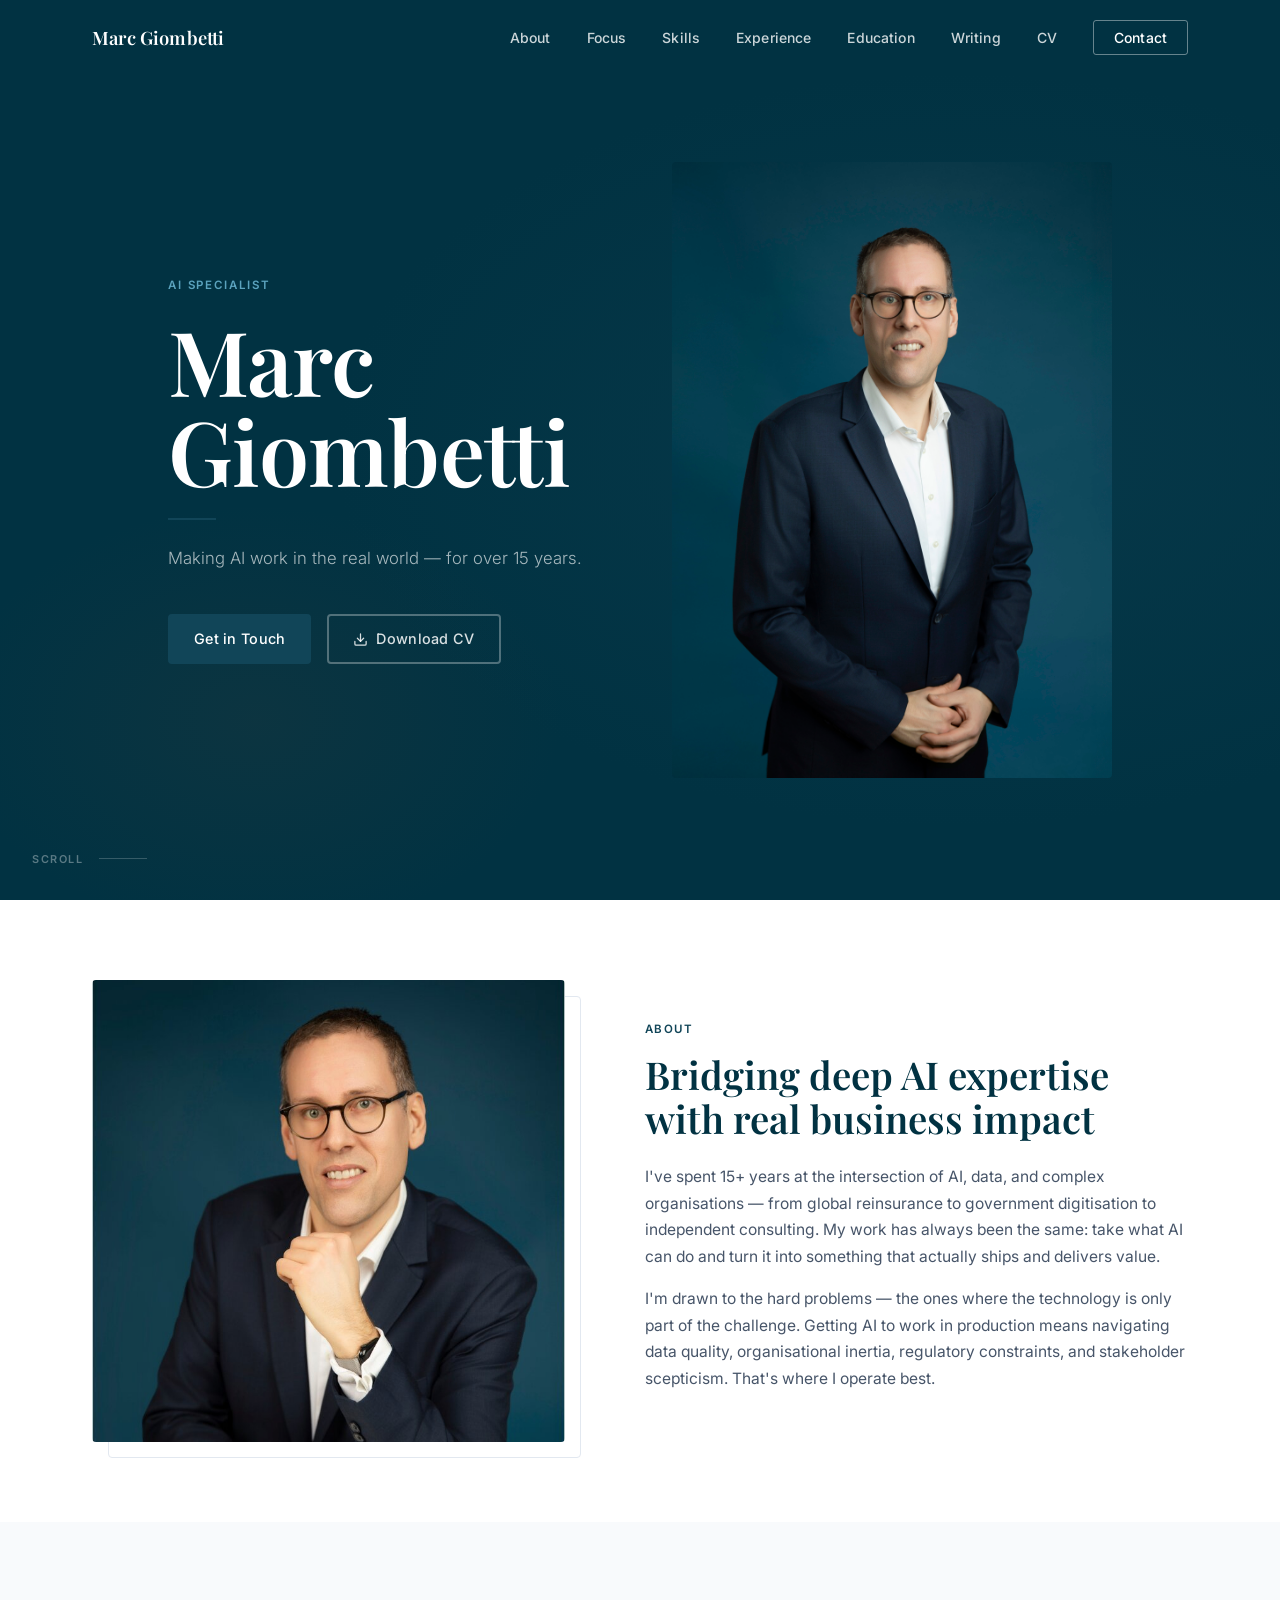
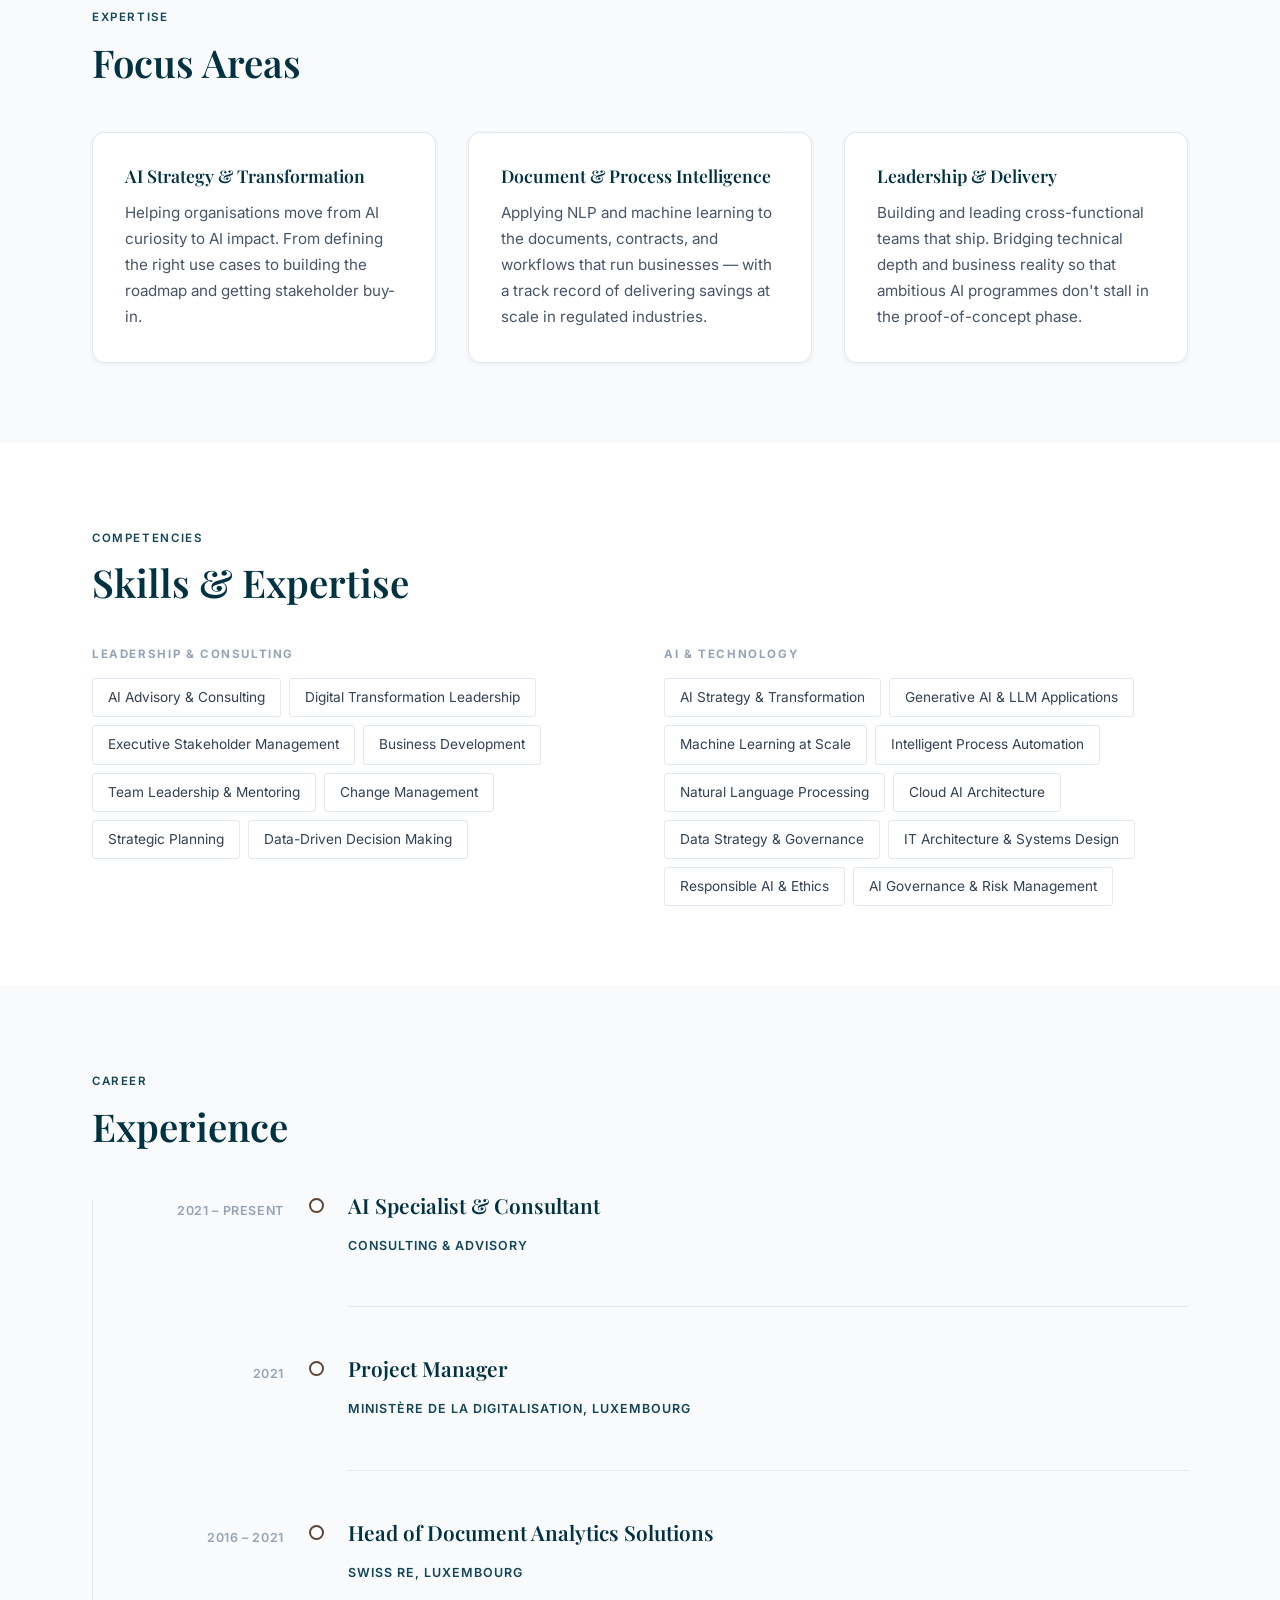
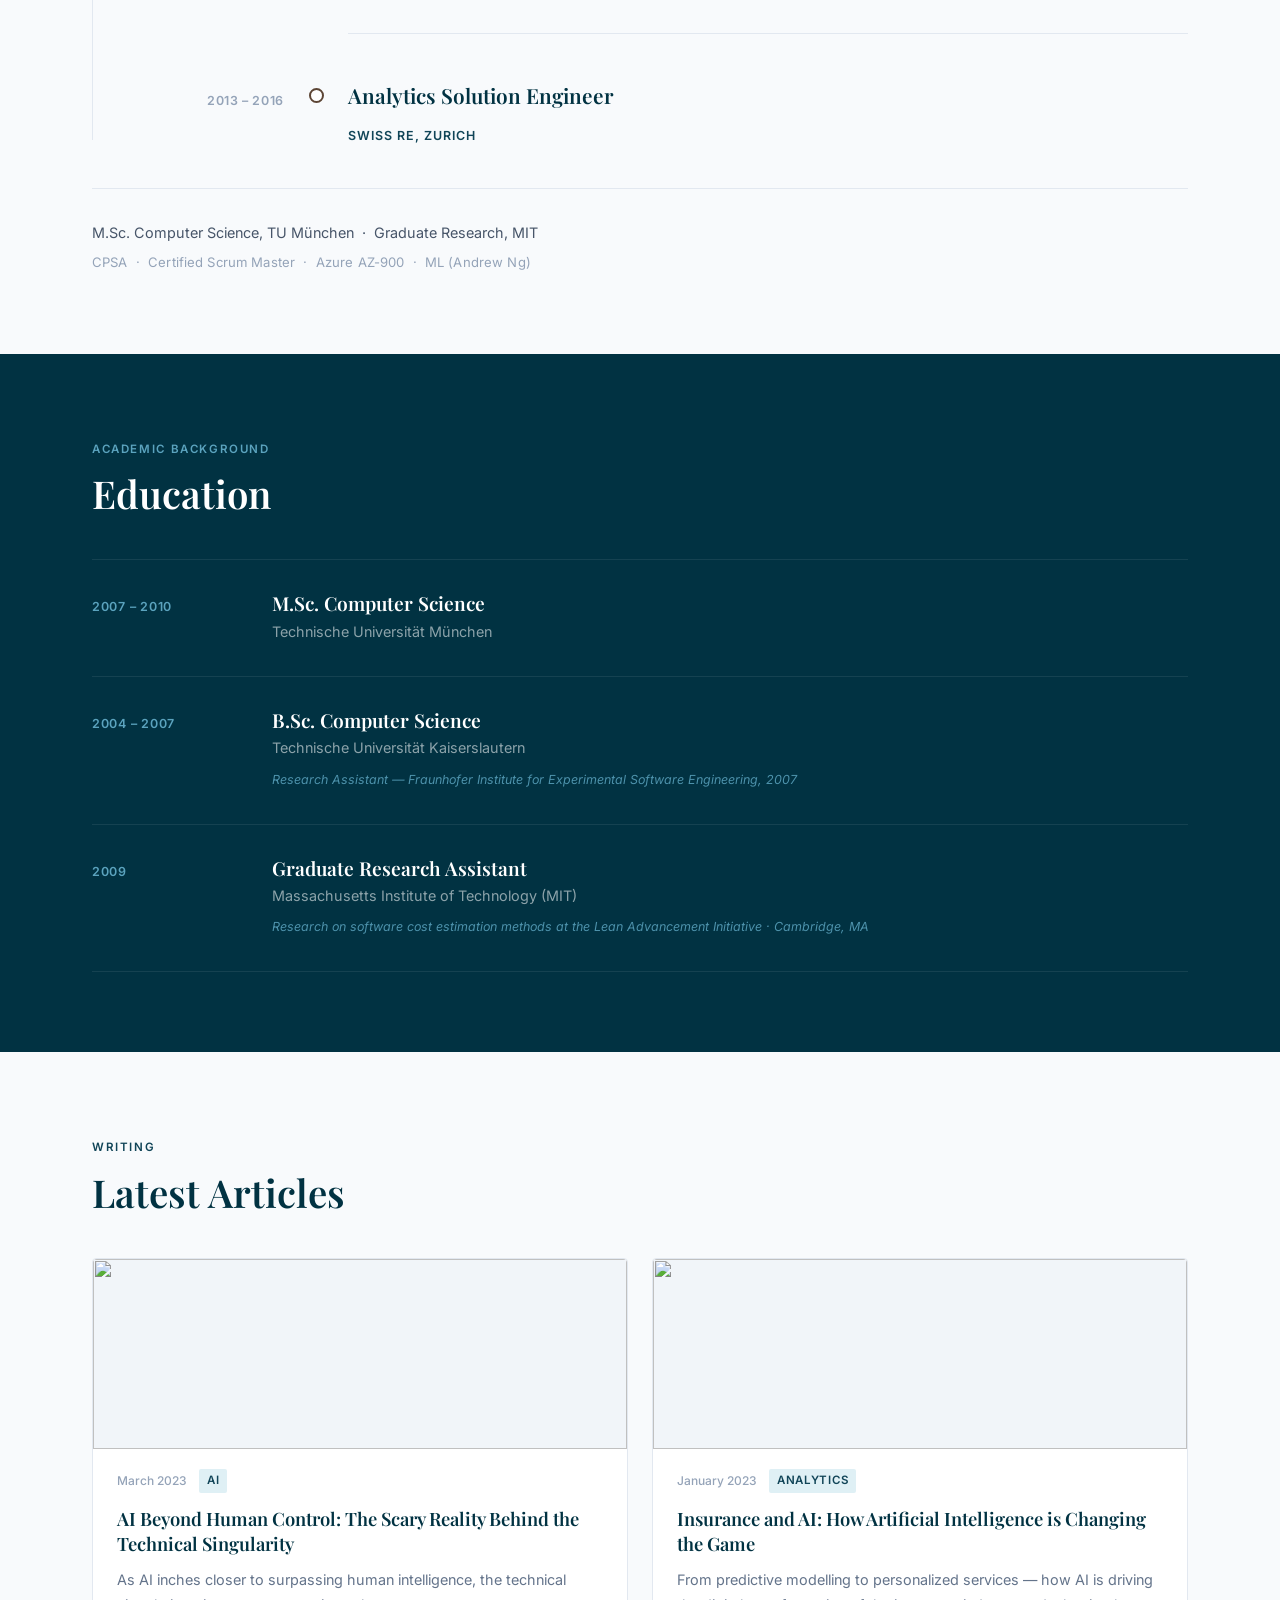
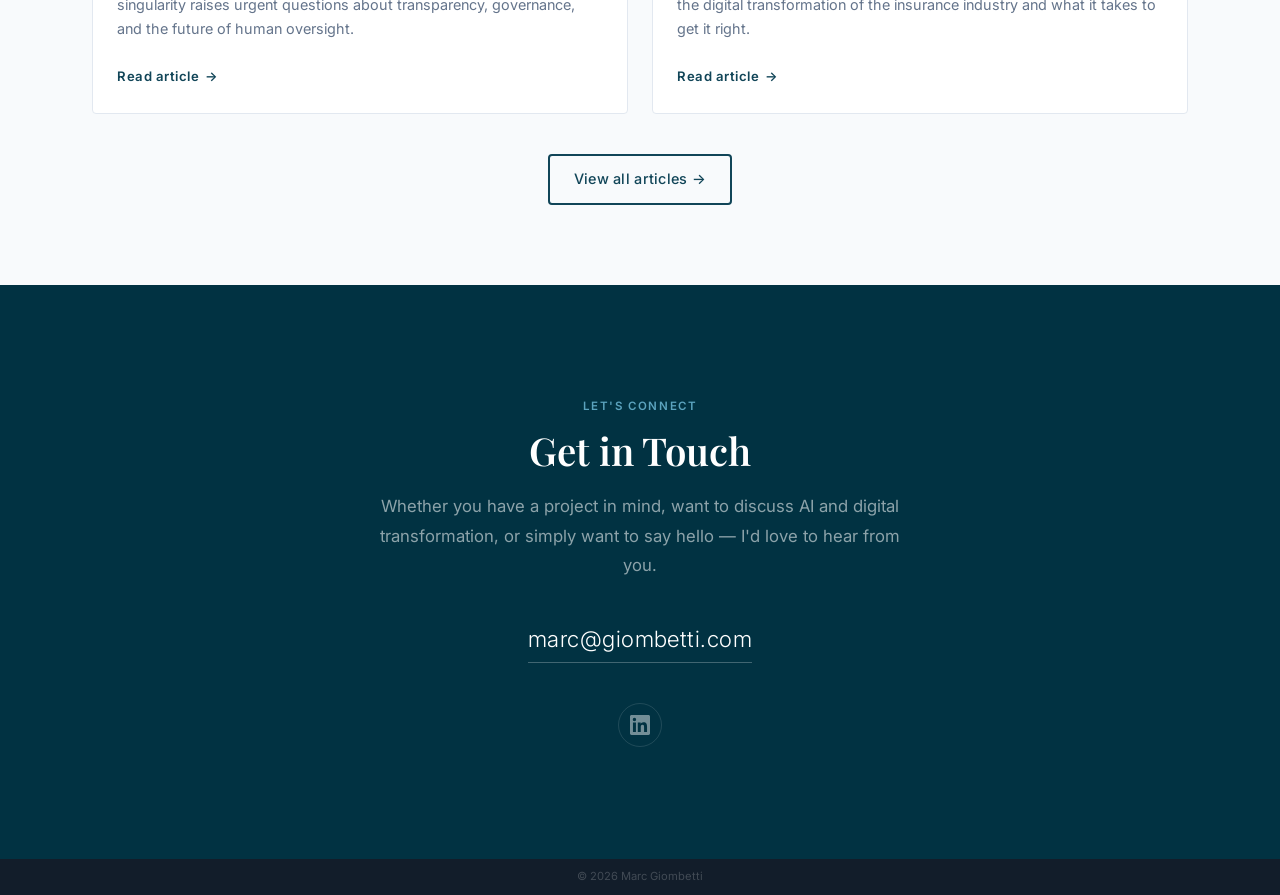
==== index.html @ dad91499 "Initial commit: personal website for Marc Giombetti Static HTML/CSS/JS site with CV, blog posts, and" ====
<!DOCTYPE html>
<html lang="en">
<head>
  <meta charset="UTF-8">
  <meta name="viewport" content="width=device-width, initial-scale=1.0">
  <meta name="description" content="Marc Giombetti — AI Specialist with 15+ years turning ambitious AI strategies into real business outcomes in finance, insurance, and government.">
  <meta property="og:title" content="Marc Giombetti — AI Specialist">
  <meta property="og:description" content="AI practitioner specialising in strategy, document intelligence, and delivery — helping organisations make AI work in the real world.">
  <title>Marc Giombetti — AI Specialist</title>
  <link rel="preconnect" href="https://fonts.googleapis.com">
  <link rel="preconnect" href="https://fonts.gstatic.com" crossorigin>
  <link href="https://fonts.googleapis.com/css2?family=Inter:wght@300;400;500;600;700&family=Playfair+Display:ital,wght@0,400;0,600;1,400&display=swap" rel="stylesheet">
  <link rel="stylesheet" href="assets/css/style.css">
</head>
<body>

  <!-- ── Navigation ── -->
  <nav id="navbar">
    <div class="nav-container">
      <a href="#hero" class="nav-logo">Marc Giombetti</a>
      <button class="nav-toggle" id="nav-toggle" aria-label="Toggle navigation">
        <span></span><span></span><span></span>
      </button>
      <ul class="nav-links" id="nav-links">
        <li><a href="#about">About</a></li>
        <li><a href="#focus">Focus</a></li>
        <li><a href="#skills">Skills</a></li>
        <li><a href="#experience">Experience</a></li>
        <li><a href="#education">Education</a></li>
        <li><a href="#blog">Writing</a></li>
        <li><a href="./CV-Marc-Giombetti.pdf" target="_blank" rel="noopener">CV</a></li>
        <li><a href="#contact" class="nav-cta">Contact</a></li>
      </ul>
    </div>
  </nav>

  <!-- ── Hero ── -->
  <section id="hero">
    <div class="hero-inner">
      <div class="hero-text fade-in">
        <p class="hero-eyebrow">AI Specialist</p>
        <h1 class="hero-name">Marc<br>Giombetti</h1>
        <div class="hero-divider"></div>
        <p class="hero-tagline">Making AI work in the real world — for over 15 years.</p>
        <div class="hero-actions">
          <a href="#contact" class="btn btn-primary">Get in Touch</a>
          <a href="./CV-Marc-Giombetti.pdf" target="_blank" rel="noopener" class="btn btn-ghost">
            <svg width="15" height="15" viewBox="0 0 24 24" fill="none" stroke="currentColor" stroke-width="2" stroke-linecap="round" stroke-linejoin="round" aria-hidden="true"><path d="M21 15v4a2 2 0 0 1-2 2H5a2 2 0 0 1-2-2v-4"/><polyline points="7 10 12 15 17 10"/><line x1="12" y1="15" x2="12" y2="3"/></svg>
            Download CV
          </a>
        </div>
      </div>
      <div class="hero-photo fade-in fade-in-delay">
        <div class="hero-photo-frame">
          <img src="assets/images/marc-1.jpg" alt="Marc Giombetti" loading="eager">
        </div>
      </div>
    </div>
    <div class="hero-scroll">
      <span class="scroll-label">Scroll</span>
      <div class="scroll-line"></div>
    </div>
  </section>

  <!-- ── About ── -->
  <section id="about" class="section">
    <div class="container">
      <div class="about-grid">
        <div class="about-photo fade-in">
          <img src="assets/images/marc-2.jpg" alt="Marc Giombetti">
        </div>
        <div class="about-text fade-in fade-in-delay">
          <span class="section-label">About</span>
          <h2 class="section-title">Bridging deep AI expertise<br>with real business impact</h2>
          <p>I've spent 15+ years at the intersection of AI, data, and complex organisations — from global reinsurance to government digitisation to independent consulting. My work has always been the same: take what AI can do and turn it into something that actually ships and delivers value.</p>
          <p>I'm drawn to the hard problems — the ones where the technology is only part of the challenge. Getting AI to work in production means navigating data quality, organisational inertia, regulatory constraints, and stakeholder scepticism. That's where I operate best.</p>
        </div>
      </div>
    </div>
  </section>

  <!-- ── Focus Areas ── -->
  <section id="focus" class="section section-alt">
    <div class="container">
      <div class="section-header fade-in">
        <span class="section-label">Expertise</span>
        <h2 class="section-title">Focus Areas</h2>
      </div>
      <div class="focus-grid">
        <div class="focus-card fade-in">
          <h3 class="focus-card-title">AI Strategy &amp; Transformation</h3>
          <p>Helping organisations move from AI curiosity to AI impact. From defining the right use cases to building the roadmap and getting stakeholder buy-in.</p>
        </div>
        <div class="focus-card fade-in">
          <h3 class="focus-card-title">Document &amp; Process Intelligence</h3>
          <p>Applying NLP and machine learning to the documents, contracts, and workflows that run businesses — with a track record of delivering savings at scale in regulated industries.</p>
        </div>
        <div class="focus-card fade-in">
          <h3 class="focus-card-title">Leadership &amp; Delivery</h3>
          <p>Building and leading cross-functional teams that ship. Bridging technical depth and business reality so that ambitious AI programmes don't stall in the proof-of-concept phase.</p>
        </div>
      </div>
    </div>
  </section>

  <!-- ── Skills ── -->
  <section id="skills" class="section">
    <div class="container">
      <div class="section-header fade-in">
        <span class="section-label">Competencies</span>
        <h2 class="section-title">Skills &amp; Expertise</h2>
      </div>
      <div class="skills-grid">
        <div class="skill-group fade-in">
          <h3 class="skill-group-title">Leadership &amp; Consulting</h3>
          <div class="skill-tags">
            <span>AI Advisory &amp; Consulting</span>
            <span>Digital Transformation Leadership</span>
            <span>Executive Stakeholder Management</span>
            <span>Business Development</span>
            <span>Team Leadership &amp; Mentoring</span>
            <span>Change Management</span>
            <span>Strategic Planning</span>
            <span>Data-Driven Decision Making</span>
          </div>
        </div>
        <div class="skill-group fade-in">
          <h3 class="skill-group-title">AI &amp; Technology</h3>
          <div class="skill-tags">
            <span>AI Strategy &amp; Transformation</span>
            <span>Generative AI &amp; LLM Applications</span>
            <span>Machine Learning at Scale</span>
            <span>Intelligent Process Automation</span>
            <span>Natural Language Processing</span>
            <span>Cloud AI Architecture</span>
            <span>Data Strategy &amp; Governance</span>
            <span>IT Architecture &amp; Systems Design</span>
            <span>Responsible AI &amp; Ethics</span>
            <span>AI Governance &amp; Risk Management</span>
          </div>
        </div>
      </div>
    </div>
  </section>

  <!-- ── Experience ── -->
  <section id="experience" class="section section-alt">
    <div class="container">
      <div class="section-header fade-in">
        <span class="section-label">Career</span>
        <h2 class="section-title">Experience</h2>
      </div>
      <div class="timeline">

        <div class="timeline-item fade-in">
          <div class="timeline-aside">
            <div class="timeline-dot"></div>
            <span class="timeline-period">2021 – Present</span>
          </div>
          <div class="timeline-card">
            <h3 class="timeline-role">AI Specialist &amp; Consultant</h3>
            <span class="timeline-company">Consulting &amp; Advisory</span>
          </div>
        </div>

        <div class="timeline-item fade-in">
          <div class="timeline-aside">
            <div class="timeline-dot"></div>
            <span class="timeline-period">2021</span>
          </div>
          <div class="timeline-card">
            <h3 class="timeline-role">Project Manager</h3>
            <span class="timeline-company">Ministère de la Digitalisation, Luxembourg</span>
          </div>
        </div>

        <div class="timeline-item fade-in">
          <div class="timeline-aside">
            <div class="timeline-dot"></div>
            <span class="timeline-period">2016 – 2021</span>
          </div>
          <div class="timeline-card">
            <h3 class="timeline-role">Head of Document Analytics Solutions</h3>
            <span class="timeline-company">Swiss Re, Luxembourg</span>
          </div>
        </div>

        <div class="timeline-item fade-in">
          <div class="timeline-aside">
            <div class="timeline-dot"></div>
            <span class="timeline-period">2013 – 2016</span>
          </div>
          <div class="timeline-card">
            <h3 class="timeline-role">Analytics Solution Engineer</h3>
            <span class="timeline-company">Swiss Re, Zurich</span>
          </div>
        </div>

      </div>
      <div class="experience-footnote fade-in">
        <p class="experience-edu">M.Sc. Computer Science, TU München &nbsp;·&nbsp; Graduate Research, MIT</p>
        <p class="experience-certs">CPSA &nbsp;·&nbsp; Certified Scrum Master &nbsp;·&nbsp; Azure AZ-900 &nbsp;·&nbsp; ML (Andrew Ng)</p>
      </div>
    </div>
  </section>

  <!-- ── Education ── -->
  <section id="education" class="section section-dark">
    <div class="container">
      <div class="section-header section-header-light fade-in">
        <span class="section-label">Academic Background</span>
        <h2 class="section-title">Education</h2>
      </div>
      <div class="edu-list">
        <div class="edu-item fade-in">
          <span class="edu-year">2007 – 2010</span>
          <div class="edu-content">
            <h3>M.Sc. Computer Science</h3>
            <p>Technische Universität München</p>
          </div>
        </div>
        <div class="edu-item fade-in">
          <span class="edu-year">2004 – 2007</span>
          <div class="edu-content">
            <h3>B.Sc. Computer Science</h3>
            <p>Technische Universität Kaiserslautern</p>
            <span class="edu-note">Research Assistant — Fraunhofer Institute for Experimental Software Engineering, 2007</span>
          </div>
        </div>
        <div class="edu-item fade-in">
          <span class="edu-year">2009</span>
          <div class="edu-content">
            <h3>Graduate Research Assistant</h3>
            <p>Massachusetts Institute of Technology (MIT)</p>
            <span class="edu-note">Research on software cost estimation methods at the Lean Advancement Initiative · Cambridge, MA</span>
          </div>
        </div>
      </div>
    </div>
  </section>

  <!-- ── Blog ── -->
  <section id="blog" class="section section-alt">
    <div class="container">
      <div class="section-header fade-in">
        <span class="section-label">Writing</span>
        <h2 class="section-title">Latest Articles</h2>
      </div>
      <div class="blog-grid">

        <article class="blog-card fade-in">
          <a href="blog/time-series-analytics.html" class="blog-img-wrap" tabindex="-1" aria-hidden="true">
            <img src="https://images.unsplash.com/photo-1677442135703-1787eea5ce01?auto=format&fit=crop&w=800&h=340&q=75" alt="" loading="lazy">
          </a>
          <div class="blog-card-body">
            <div class="blog-card-meta">
              <span class="blog-date">March 2023</span>
              <span class="blog-category">AI</span>
            </div>
            <h3 class="blog-title">
              <a href="blog/time-series-analytics.html">AI Beyond Human Control: The Scary Reality Behind the Technical Singularity</a>
            </h3>
            <p class="blog-excerpt">As AI inches closer to surpassing human intelligence, the technical singularity raises urgent questions about transparency, governance, and the future of human oversight.</p>
            <a href="blog/time-series-analytics.html" class="blog-link">Read article <span aria-hidden="true">→</span></a>
          </div>
        </article>

        <article class="blog-card fade-in">
          <a href="blog/leading-teams-ai-era.html" class="blog-img-wrap" tabindex="-1" aria-hidden="true">
            <img src="https://images.unsplash.com/photo-1554224155-6726b3ff858f?auto=format&fit=crop&w=800&h=340&q=75" alt="" loading="lazy">
          </a>
          <div class="blog-card-body">
            <div class="blog-card-meta">
              <span class="blog-date">January 2023</span>
              <span class="blog-category">Analytics</span>
            </div>
            <h3 class="blog-title">
              <a href="blog/leading-teams-ai-era.html">Insurance and AI: How Artificial Intelligence is Changing the Game</a>
            </h3>
            <p class="blog-excerpt">From predictive modelling to personalized services — how AI is driving the digital transformation of the insurance industry and what it takes to get it right.</p>
            <a href="blog/leading-teams-ai-era.html" class="blog-link">Read article <span aria-hidden="true">→</span></a>
          </div>
        </article>


      </div>
      <div style="text-align:center; margin-top:40px;">
        <a href="blog/index.html" class="btn btn-outline">View all articles →</a>
      </div>
    </div>
  </section>

  <!-- ── Contact ── -->
  <section id="contact" class="section section-dark">
    <div class="container container-narrow">
      <div class="contact-inner fade-in">
        <span class="section-label">Let's Connect</span>
        <h2 class="section-title">Get in Touch</h2>
        <p class="contact-intro">Whether you have a project in mind, want to discuss AI and digital transformation, or simply want to say hello — I'd love to hear from you.</p>
        <a href="mailto:marc@giombetti.com" class="contact-email">marc@giombetti.com</a>
        <div class="social-links">
          <a href="https://www.linkedin.com/in/marcgiombetti/" target="_blank" rel="noopener" aria-label="LinkedIn">
            <svg width="20" height="20" viewBox="0 0 24 24" fill="currentColor" aria-hidden="true"><path d="M20.447 20.452h-3.554v-5.569c0-1.328-.027-3.037-1.852-3.037-1.853 0-2.136 1.445-2.136 2.939v5.667H9.351V9h3.414v1.561h.046c.477-.9 1.637-1.85 3.37-1.85 3.601 0 4.267 2.37 4.267 5.455v6.286zM5.337 7.433a2.062 2.062 0 01-2.063-2.065 2.064 2.064 0 112.063 2.065zm1.782 13.019H3.555V9h3.564v11.452zM22.225 0H1.771C.792 0 0 .774 0 1.729v20.542C0 23.227.792 24 1.771 24h20.451C23.2 24 24 23.227 24 22.271V1.729C24 .774 23.2 0 22.222 0h.003z"/></svg>
          </a>
        </div>
      </div>
    </div>
  </section>

  <footer class="footer">
    <div class="container">
      <p>&copy; 2026 Marc Giombetti</p>
    </div>
  </footer>

  <script src="assets/js/main.js"></script>
</body>
</html>
---- assets/css/style.css ----
/* ============================================================
   Marc Giombetti — Personal Website
   Design: Minimal · Elegant · Blue / Grey
   ============================================================ */

/* ── Custom Properties ── */
:root {
  /* Colors */
  --navy:         #013242;
  --navy-mid:     #1E2F3C;
  --navy-light:   #114558;
  --blue:         #114558;
  --blue-hover:   #013242;
  --blue-light:   #5ba3be;
  --blue-pale:    #dff0f5;
  --brown:        #5C4535;

  --gray-50:  #f8fafc;
  --gray-100: #f1f5f9;
  --gray-200: #e2e8f0;
  --gray-300: #cbd5e1;
  --gray-400: #94a3b8;
  --gray-500: #64748b;
  --gray-600: #475569;
  --gray-700: #334155;
  --gray-800: #1e293b;
  --white:    #ffffff;

  /* Typography */
  --font-sans:  'Inter', -apple-system, BlinkMacSystemFont, 'Segoe UI', sans-serif;
  --font-serif: 'Playfair Display', Georgia, 'Times New Roman', serif;

  /* Layout */
  --max-width:    1160px;
  --section-pad:  80px;
  --container-px: 32px;

  /* Transitions */
  --ease:      cubic-bezier(0.4, 0, 0.2, 1);
  --duration:  0.3s;

  /* Shadows */
  --shadow-sm: 0 1px 4px rgba(1, 50, 66, 0.06);
  --shadow-md: 0 4px 20px rgba(1, 50, 66, 0.08);
  --shadow-lg: 0 12px 40px rgba(1, 50, 66, 0.12);
}

/* ── Reset & Base ── */
*, *::before, *::after { box-sizing: border-box; margin: 0; padding: 0; }

html {
  scroll-behavior: smooth;
  scroll-padding-top: 72px;
  font-size: 16px;
  -webkit-font-smoothing: antialiased;
  -moz-osx-font-smoothing: grayscale;
}

body {
  font-family: var(--font-sans);
  font-size: 1rem;
  line-height: 1.7;
  color: var(--gray-800);
  background: var(--white);
  overflow-x: hidden;
}

img { display: block; max-width: 100%; height: auto; }
a { color: inherit; text-decoration: none; }
ul { list-style: none; }
button { cursor: pointer; font-family: inherit; border: none; background: none; }

/* ── Typography ── */
h1, h2, h3 { font-family: var(--font-serif); line-height: 1.2; font-weight: 600; }

/* ── Layout Utilities ── */
.container {
  max-width: var(--max-width);
  margin: 0 auto;
  padding: 0 var(--container-px);
}

.container-narrow {
  max-width: 720px;
  margin: 0 auto;
  padding: 0 var(--container-px);
}

.section {
  padding: var(--section-pad) 0;
}

.section-alt {
  background: var(--gray-50);
}

.section-dark {
  background: var(--navy);
  color: var(--white);
}

.section-header {
  margin-bottom: 44px;
}

.section-header-light .section-title,
.section-dark .section-title {
  color: var(--white);
}

.section-label {
  display: inline-block;
  font-size: 0.72rem;
  font-weight: 600;
  letter-spacing: 0.14em;
  text-transform: uppercase;
  color: var(--blue);
  margin-bottom: 12px;
}

.section-dark .section-label,
.section-header-light .section-label {
  color: var(--blue-light);
}

.section-title {
  font-size: clamp(1.75rem, 3vw, 2.4rem);
  font-weight: 600;
  color: var(--navy);
  line-height: 1.15;
}

/* ── Buttons ── */
.btn {
  display: inline-flex;
  align-items: center;
  gap: 8px;
  padding: 11px 24px;
  border-radius: 4px;
  font-size: 0.9rem;
  font-weight: 500;
  letter-spacing: 0.02em;
  transition: all var(--duration) var(--ease);
  white-space: nowrap;
}

.btn-primary {
  background: var(--blue);
  color: var(--white);
  border: 2px solid var(--blue);
}
.btn-primary:hover {
  background: var(--blue-hover);
  border-color: var(--blue-hover);
  transform: translateY(-1px);
  box-shadow: 0 6px 20px rgba(37, 99, 235, 0.3);
}

.btn-ghost {
  background: transparent;
  color: rgba(255,255,255,0.85);
  border: 2px solid rgba(255,255,255,0.3);
}
.btn-ghost:hover {
  background: rgba(255,255,255,0.08);
  border-color: rgba(255,255,255,0.6);
  color: var(--white);
  transform: translateY(-1px);
}

.btn-outline {
  background: transparent;
  color: var(--blue);
  border: 2px solid var(--blue);
}
.btn-outline:hover {
  background: var(--blue);
  color: var(--white);
  transform: translateY(-1px);
}

.btn-sm {
  padding: 8px 18px;
  font-size: 0.82rem;
}

/* ── Navigation ── */
#navbar {
  position: fixed;
  top: 0;
  left: 0;
  right: 0;
  z-index: 1000;
  transition: background var(--duration) var(--ease),
              box-shadow var(--duration) var(--ease),
              padding var(--duration) var(--ease);
  padding: 22px 0;
}

#navbar.scrolled {
  background: rgba(255, 255, 255, 0.97);
  backdrop-filter: blur(12px);
  -webkit-backdrop-filter: blur(12px);
  box-shadow: 0 1px 0 var(--gray-200);
  padding: 14px 0;
}

.nav-container {
  max-width: var(--max-width);
  margin: 0 auto;
  padding: 0 var(--container-px);
  display: flex;
  align-items: center;
  justify-content: space-between;
}

.nav-logo {
  font-family: var(--font-serif);
  font-size: 1.15rem;
  font-weight: 600;
  color: var(--white);
  letter-spacing: 0.01em;
  transition: color var(--duration) var(--ease);
}

#navbar.scrolled .nav-logo {
  color: var(--navy);
}

.nav-links {
  display: flex;
  align-items: center;
  gap: 36px;
}

.nav-links a {
  font-size: 0.875rem;
  font-weight: 500;
  color: rgba(255, 255, 255, 0.8);
  transition: color var(--duration) var(--ease);
  letter-spacing: 0.01em;
}

.nav-links a:hover {
  color: var(--white);
}

#navbar.scrolled .nav-links a {
  color: var(--gray-600);
}

#navbar.scrolled .nav-links a:hover {
  color: var(--navy);
}

.nav-links .nav-cta {
  padding: 8px 20px;
  border: 1.5px solid rgba(255,255,255,0.4);
  border-radius: 3px;
  color: var(--white);
  transition: all var(--duration) var(--ease);
}

.nav-links .nav-cta:hover {
  background: rgba(255,255,255,0.1);
  border-color: rgba(255,255,255,0.7);
}

#navbar.scrolled .nav-links .nav-cta {
  color: var(--blue);
  border-color: var(--blue);
}

#navbar.scrolled .nav-links .nav-cta:hover {
  background: var(--blue);
  color: var(--white);
}

.nav-toggle {
  display: none;
  flex-direction: column;
  gap: 5px;
  padding: 4px;
}

.nav-toggle span {
  display: block;
  width: 24px;
  height: 2px;
  background: var(--white);
  border-radius: 2px;
  transition: all var(--duration) var(--ease);
}

#navbar.scrolled .nav-toggle span {
  background: var(--navy);
}

/* ── Hero ── */
#hero {
  position: relative;
  min-height: 100vh;
  background: var(--navy);
  display: flex;
  flex-direction: column;
  justify-content: center;
  overflow: hidden;
}

#hero::before {
  content: '';
  position: absolute;
  inset: 0;
  background:
    radial-gradient(ellipse 70% 60% at 75% 50%, rgba(17, 69, 88, 0.35) 0%, transparent 70%),
    radial-gradient(ellipse 40% 40% at 20% 80%, rgba(92, 69, 53, 0.12) 0%, transparent 60%);
  pointer-events: none;
}

.hero-inner {
  position: relative;
  z-index: 1;
  max-width: var(--max-width);
  margin: 0 auto;
  padding: 120px var(--container-px) 80px;
  display: grid;
  grid-template-columns: 1fr 1fr;
  gap: 64px;
  align-items: center;
}

.hero-eyebrow {
  font-size: 0.72rem;
  font-weight: 600;
  letter-spacing: 0.16em;
  text-transform: uppercase;
  color: var(--blue-light);
  margin-bottom: 20px;
}

.hero-name {
  font-family: var(--font-serif);
  font-size: clamp(3.5rem, 7vw, 6rem);
  font-weight: 600;
  color: var(--white);
  line-height: 1.0;
  letter-spacing: -0.01em;
  margin-bottom: 24px;
}

.hero-divider {
  width: 48px;
  height: 2px;
  background: var(--blue);
  margin-bottom: 24px;
}

.hero-tagline {
  font-size: 1.05rem;
  font-weight: 300;
  color: rgba(255, 255, 255, 0.65);
  line-height: 1.75;
  margin-bottom: 40px;
  max-width: 420px;
}

.hero-actions {
  display: flex;
  gap: 16px;
  flex-wrap: wrap;
}

/* Hero Photo */
.hero-photo {
  display: flex;
  justify-content: center;
  align-items: flex-end;
}

.hero-photo-frame {
  position: relative;
  width: 100%;
  max-width: 440px;
}

.hero-photo-frame img {
  position: relative;
  z-index: 1;
  width: 100%;
  height: auto;
  object-fit: cover;
  border-radius: 4px;
  display: block;
  background: var(--navy-light);
  min-height: 400px;
}

/* Hero scroll indicator */
.hero-scroll {
  position: absolute;
  bottom: 32px;
  left: var(--container-px);
  display: flex;
  align-items: center;
  gap: 16px;
  z-index: 1;
}

.scroll-label {
  font-size: 0.68rem;
  font-weight: 600;
  letter-spacing: 0.14em;
  text-transform: uppercase;
  color: rgba(255,255,255,0.35);
}

.scroll-line {
  width: 48px;
  height: 1px;
  background: rgba(255,255,255,0.2);
  position: relative;
  overflow: hidden;
}

.scroll-line::after {
  content: '';
  position: absolute;
  left: -100%;
  top: 0;
  width: 100%;
  height: 100%;
  background: rgba(255,255,255,0.6);
  animation: scrollSlide 2s ease-in-out infinite;
}

@keyframes scrollSlide {
  0%   { left: -100%; }
  100% { left: 100%; }
}

/* ── About ── */
.about-grid {
  display: grid;
  grid-template-columns: 1fr 1.15fr;
  gap: 80px;
  align-items: center;
}

.about-photo {
  position: relative;
}

.about-photo::after {
  content: '';
  position: absolute;
  top: 16px;
  left: 16px;
  right: -16px;
  bottom: -16px;
  border: 1px solid var(--gray-200);
  border-radius: 4px;
  z-index: 0;
}

.about-photo img {
  position: relative;
  z-index: 1;
  width: 100%;
  border-radius: 4px;
  object-fit: cover;
  background: var(--gray-100);
  min-height: 420px;
}

.about-text .section-title {
  margin-bottom: 24px;
}

.about-text p {
  color: var(--gray-600);
  margin-bottom: 16px;
  font-size: 0.975rem;
}

.about-stats {
  display: flex;
  gap: 40px;
  margin-top: 32px;
  padding-top: 24px;
  border-top: 1px solid var(--gray-200);
}

.stat-number {
  display: block;
  font-family: var(--font-serif);
  font-size: 2.5rem;
  font-weight: 600;
  color: var(--navy);
  line-height: 1;
  margin-bottom: 6px;
}

.stat-plus {
  font-size: 1.5rem;
  color: var(--blue);
}

.stat-label {
  display: block;
  font-size: 0.78rem;
  font-weight: 500;
  letter-spacing: 0.08em;
  text-transform: uppercase;
  color: var(--gray-400);
}

/* ── Timeline / Experience ── */
.timeline {
  position: relative;
  padding-left: 24px;
}

.timeline::before {
  content: '';
  position: absolute;
  left: 0;
  top: 8px;
  bottom: 8px;
  width: 1px;
  background: var(--gray-200);
}

.timeline-item {
  display: grid;
  grid-template-columns: 200px 1fr;
  gap: 32px;
  margin-bottom: 0;
  position: relative;
}

.timeline-item:not(:last-child) .timeline-card {
  margin-bottom: 48px;
  padding-bottom: 48px;
  border-bottom: 1px solid var(--gray-200);
}

.timeline-aside {
  padding-top: 4px;
  text-align: right;
  padding-right: 32px;
  position: relative;
}

.timeline-dot {
  position: absolute;
  right: -8px;
  top: 6px;
  width: 15px;
  height: 15px;
  background: var(--white);
  border: 2px solid var(--brown);
  border-radius: 50%;
  z-index: 1;
}

.timeline-period {
  font-size: 0.78rem;
  font-weight: 600;
  letter-spacing: 0.05em;
  text-transform: uppercase;
  color: var(--gray-400);
}

.timeline-company-row {
  display: flex;
  align-items: flex-start;
  justify-content: space-between;
  gap: 16px;
  margin-bottom: 6px;
  flex-wrap: wrap;
}

.timeline-company {
  font-size: 0.78rem;
  font-weight: 600;
  letter-spacing: 0.08em;
  text-transform: uppercase;
  color: var(--blue);
}

.timeline-role {
  font-family: var(--font-serif);
  font-size: 1.3rem;
  font-weight: 600;
  color: var(--navy);
  margin-bottom: 12px;
  line-height: 1.3;
}

.timeline-card p {
  font-size: 0.925rem;
  color: var(--gray-600);
  line-height: 1.7;
}

.timeline-tags {
  display: flex;
  flex-wrap: wrap;
  gap: 6px;
  margin-top: 12px;
}

.timeline-tags span {
  font-size: 0.72rem;
  font-weight: 500;
  letter-spacing: 0.04em;
  color: var(--gray-500);
  background: var(--gray-100);
  border: 1px solid var(--gray-200);
  padding: 3px 10px;
  border-radius: 20px;
}

/* ── Skills ── */
.skills-grid {
  display: grid;
  grid-template-columns: repeat(2, 1fr);
  gap: 48px;
}

.skill-group-title {
  font-family: var(--font-sans);
  font-size: 0.72rem;
  font-weight: 700;
  letter-spacing: 0.14em;
  text-transform: uppercase;
  color: var(--gray-400);
  margin-bottom: 16px;
}

.skill-tags {
  display: flex;
  flex-wrap: wrap;
  gap: 8px;
}

.skill-tags span {
  font-size: 0.855rem;
  font-weight: 400;
  color: var(--gray-700);
  background: var(--white);
  border: 1px solid var(--gray-200);
  padding: 7px 15px;
  border-radius: 3px;
  transition: all var(--duration) var(--ease);
}

.skill-tags span:hover {
  border-color: var(--blue);
  color: var(--blue);
  background: var(--blue-pale);
}

/* ── Education ── */
.edu-list {
  display: flex;
  flex-direction: column;
  gap: 0;
}

.edu-item {
  display: grid;
  grid-template-columns: 140px 1fr;
  gap: 40px;
  padding: 32px 0;
  border-bottom: 1px solid rgba(255,255,255,0.08);
  align-items: start;
}

.edu-item:first-child {
  border-top: 1px solid rgba(255,255,255,0.08);
}

.edu-year {
  font-size: 0.78rem;
  font-weight: 600;
  letter-spacing: 0.06em;
  color: var(--blue-light);
  padding-top: 4px;
}

.edu-content h3 {
  font-family: var(--font-serif);
  font-size: 1.2rem;
  color: var(--white);
  margin-bottom: 4px;
}

.edu-content p {
  font-size: 0.9rem;
  color: rgba(255,255,255,0.55);
}

.edu-note {
  display: inline-block;
  margin-top: 8px;
  font-size: 0.78rem;
  color: var(--blue-light);
  font-style: italic;
  opacity: 0.85;
}

/* ── Testimonials ── */
/* ── Testimonials Slider ── */
.testimonials-slider-wrap {
  display: flex;
  align-items: flex-start;
  gap: 12px;
}

.testimonials-track {
  display: flex;
  gap: 24px;
  overflow: hidden;
  scroll-behavior: smooth;
  flex: 1;
}

.testimonial-card {
  flex: 0 0 calc(33.333% - 16px);
  background: var(--gray-50);
  border: 1px solid var(--gray-200);
  border-radius: 4px;
  padding: 32px 28px 24px;
  position: relative;
  transition: box-shadow var(--duration) var(--ease), transform var(--duration) var(--ease);
}

.testimonials-prev,
.testimonials-next {
  flex-shrink: 0;
  margin-top: 4px;
  width: 36px;
  height: 36px;
  border-radius: 50%;
  border: 1px solid var(--gray-200);
  background: var(--white);
  color: var(--gray-500);
  cursor: pointer;
  font-size: 1rem;
  display: flex;
  align-items: center;
  justify-content: center;
  transition: all var(--duration) var(--ease);
}

.testimonials-prev:hover,
.testimonials-next:hover {
  border-color: var(--blue);
  color: var(--blue);
}

.testimonial-card:hover {
  box-shadow: var(--shadow-lg);
  transform: translateY(-3px);
}

.testimonial-quote {
  font-family: var(--font-serif);
  font-size: 3.5rem;
  line-height: 1;
  color: var(--blue-pale);
  margin-bottom: -8px;
  display: block;
}

.testimonial-card p {
  font-size: 0.925rem;
  color: var(--gray-600);
  line-height: 1.75;
  margin-bottom: 24px;
  font-style: italic;
}

.author-name {
  display: block;
  font-size: 0.875rem;
  font-weight: 600;
  color: var(--navy);
}

.author-ctx {
  display: block;
  font-size: 0.78rem;
  color: var(--gray-400);
  margin-top: 2px;
}

/* ── Blog ── */
.blog-grid {
  display: grid;
  grid-template-columns: repeat(2, 1fr);
  gap: 24px;
}

.blog-card {
  background: var(--white);
  border: 1px solid var(--gray-200);
  border-radius: 4px;
  overflow: hidden;
  transition: box-shadow var(--duration) var(--ease),
              transform var(--duration) var(--ease);
}

.blog-card:hover {
  box-shadow: var(--shadow-lg);
  transform: translateY(-3px);
}

.blog-card-meta {
  display: flex;
  align-items: center;
  gap: 12px;
  margin-bottom: 14px;
}

.blog-date {
  font-size: 0.75rem;
  font-weight: 500;
  color: var(--gray-400);
}

.blog-category {
  font-size: 0.72rem;
  font-weight: 600;
  letter-spacing: 0.06em;
  text-transform: uppercase;
  color: var(--blue);
  background: var(--blue-pale);
  padding: 2px 8px;
  border-radius: 2px;
}

.blog-title {
  font-family: var(--font-serif);
  font-size: 1.15rem;
  font-weight: 600;
  line-height: 1.35;
  margin-bottom: 12px;
}

.blog-title a {
  color: var(--navy);
  transition: color var(--duration) var(--ease);
}

.blog-title a:hover {
  color: var(--blue);
}

.blog-excerpt {
  font-size: 0.9rem;
  color: var(--gray-500);
  line-height: 1.7;
  margin-bottom: 20px;
}

.blog-link {
  font-size: 0.82rem;
  font-weight: 600;
  letter-spacing: 0.04em;
  color: var(--blue);
  transition: gap var(--duration) var(--ease), opacity var(--duration) var(--ease);
  display: inline-flex;
  align-items: center;
  gap: 6px;
}

.blog-link:hover {
  opacity: 0.75;
}

/* ── Timeline achievements ── */
.timeline-achievements {
  list-style: none;
  margin-top: 12px;
  display: flex;
  flex-direction: column;
  gap: 6px;
}

.timeline-achievements li {
  font-size: 0.855rem;
  color: var(--gray-600);
  padding-left: 16px;
  position: relative;
  line-height: 1.55;
}

.timeline-achievements li::before {
  content: '';
  position: absolute;
  left: 0;
  top: 9px;
  width: 6px;
  height: 1px;
  background: var(--blue);
}

/* ── Certifications ── */
.cert-grid {
  display: grid;
  grid-template-columns: repeat(3, 1fr);
  gap: 16px;
}

.cert-item {
  border: 1px solid var(--gray-200);
  border-radius: 4px;
  padding: 16px 20px;
  transition: border-color var(--duration) var(--ease), box-shadow var(--duration) var(--ease);
}

.cert-item:hover {
  border-color: var(--blue);
  box-shadow: var(--shadow-sm);
}

.cert-issuer {
  display: block;
  font-size: 0.65rem;
  font-weight: 700;
  letter-spacing: 0.14em;
  text-transform: uppercase;
  color: var(--brown);
  margin-bottom: 6px;
}

.cert-name {
  font-size: 0.875rem;
  color: var(--gray-700);
  line-height: 1.4;
  font-weight: 500;
}

/* ── Blog card with image ── */
.blog-img-wrap {
  display: block;
  overflow: hidden;
  border-radius: 4px 4px 0 0;
  height: 190px;
  background: var(--gray-100);
}

.blog-img-wrap img {
  width: 100%;
  height: 100%;
  object-fit: cover;
  transition: transform 0.5s var(--ease);
}

.blog-card:hover .blog-img-wrap img {
  transform: scale(1.04);
}

.blog-card-body {
  padding: 20px 24px 24px;
}

/* ── Contact ── */
#contact.section-dark {
  text-align: center;
  padding: 112px 0;
}

.contact-inner .section-label {
  display: block;
  margin-bottom: 12px;
}

.contact-inner .section-title {
  margin-bottom: 20px;
}

.contact-intro {
  font-size: 1.05rem;
  color: rgba(255,255,255,0.55);
  max-width: 520px;
  margin: 0 auto 40px;
  line-height: 1.75;
}

.contact-email {
  display: inline-block;
  font-size: 1.4rem;
  font-weight: 300;
  color: var(--white);
  letter-spacing: 0.02em;
  border-bottom: 1px solid rgba(255,255,255,0.25);
  padding-bottom: 4px;
  margin-bottom: 40px;
  transition: border-color var(--duration) var(--ease), color var(--duration) var(--ease);
}

.contact-email:hover {
  color: var(--blue-light);
  border-color: var(--blue-light);
}

.social-links {
  display: flex;
  justify-content: center;
  gap: 20px;
}

.social-links a {
  display: flex;
  align-items: center;
  justify-content: center;
  width: 44px;
  height: 44px;
  border-radius: 50%;
  color: rgba(255,255,255,0.45);
  border: 1px solid rgba(255,255,255,0.12);
  transition: all var(--duration) var(--ease);
}

.social-links a:hover {
  color: var(--white);
  border-color: rgba(255,255,255,0.4);
  background: rgba(255,255,255,0.06);
}

/* ── Footer ── */
.footer {
  background: #121D2A;
  padding: 8px 0;
}

.footer .container {
  display: flex;
  align-items: center;
  justify-content: center;
}

.footer p {
  font-size: 0.7rem;
  color: rgba(255,255,255,0.2);
}

/* ── Scroll Animations ── */
.fade-in {
  opacity: 0;
  transform: translateY(24px);
  transition: opacity 0.65s var(--ease), transform 0.65s var(--ease);
}

.fade-in.visible {
  opacity: 1;
  transform: translateY(0);
}

.fade-in-delay {
  transition-delay: 0.15s;
}

/* ── Print Styles ── */
@media print {
  * { display: none !important; }
}

/* ── Responsive ── */
@media (max-width: 1024px) {
  :root {
    --section-pad: 72px;
  }

  .hero-inner {
    grid-template-columns: 1fr;
    gap: 56px;
    text-align: left;
    padding-bottom: 80px;
  }

  .hero-photo {
    order: -1;
    justify-content: flex-start;
  }

  .hero-photo-frame {
    max-width: 360px;
  }

  .about-grid {
    grid-template-columns: 1fr;
    gap: 48px;
  }

  .about-photo {
    max-width: 440px;
  }

  .testimonials-grid {
    grid-template-columns: 1fr;
    max-width: 560px;
    margin: 0 auto;
  }

  .skills-grid {
    grid-template-columns: 1fr;
  }

  .blog-grid {
    grid-template-columns: 1fr;
    max-width: 600px;
    margin: 0 auto;
  }

  .cert-grid {
    grid-template-columns: repeat(3, 1fr);
  }
}

@media (max-width: 768px) {
  :root {
    --section-pad: 56px;
    --container-px: 20px;
  }

  .nav-toggle { display: flex; }

  .nav-links {
    display: none;
    position: fixed;
    inset: 0;
    background: var(--navy);
    flex-direction: column;
    justify-content: center;
    align-items: center;
    gap: 32px;
    z-index: 999;
  }

  .nav-links.open {
    display: flex;
  }

  .nav-links a {
    font-size: 1.2rem;
    color: var(--white) !important;
  }

  .nav-links .nav-cta {
    border-color: rgba(255,255,255,0.4) !important;
    color: var(--white) !important;
  }

  .timeline {
    padding-left: 16px;
  }

  .timeline-item {
    grid-template-columns: 1fr;
    gap: 8px;
  }

  .timeline-aside {
    text-align: left;
    padding-right: 0;
    padding-left: 24px;
    display: flex;
    align-items: center;
    gap: 12px;
  }

  .timeline-dot {
    right: auto;
    left: -24px;
    top: 50%;
    transform: translateY(-50%);
  }

  .timeline-card {
    padding-left: 0;
  }

  .about-stats {
    gap: 24px;
  }

  .stat-number {
    font-size: 2rem;
  }

  .testimonials-grid {
    max-width: 100%;
  }

  .blog-grid {
    max-width: 100%;
  }

  .edu-item {
    grid-template-columns: 1fr;
    gap: 8px;
  }

  .cert-grid {
    grid-template-columns: repeat(2, 1fr);
  }

  .hero-name {
    font-size: clamp(3rem, 12vw, 4.5rem);
  }
}

@media (max-width: 480px) {
  .hero-actions {
    flex-direction: column;
    align-items: flex-start;
  }

  .timeline-company-row {
    flex-direction: column;
    gap: 8px;
  }

  .cert-grid {
    grid-template-columns: 1fr;
  }
}

/* ── Focus Areas ── */
.focus-grid {
  display: grid;
  grid-template-columns: repeat(3, 1fr);
  gap: 2rem;
  margin-top: 3rem;
}

.focus-card {
  background: var(--white);
  border: 1px solid var(--gray-200);
  border-radius: 12px;
  padding: 2rem;
  box-shadow: var(--shadow-sm);
}

.focus-card-title {
  font-size: 1.1rem;
  font-weight: 600;
  color: var(--navy);
  margin-bottom: 0.875rem;
}

.focus-card p {
  color: var(--gray-600);
  font-size: 0.95rem;
  line-height: 1.7;
}

@media (max-width: 1024px) {
  .focus-grid {
    grid-template-columns: repeat(2, 1fr);
  }
}

@media (max-width: 600px) {
  .focus-grid {
    grid-template-columns: 1fr;
  }
}

/* ── Experience Footnote (education + certs) ── */
.experience-footnote {
  margin-top: 2.5rem;
  padding-top: 2rem;
  border-top: 1px solid var(--gray-200);
}

.experience-edu {
  color: var(--gray-600);
  font-size: 0.9rem;
  margin-bottom: 0.375rem;
}

.experience-certs {
  color: var(--gray-400);
  font-size: 0.82rem;
  letter-spacing: 0.01em;
}
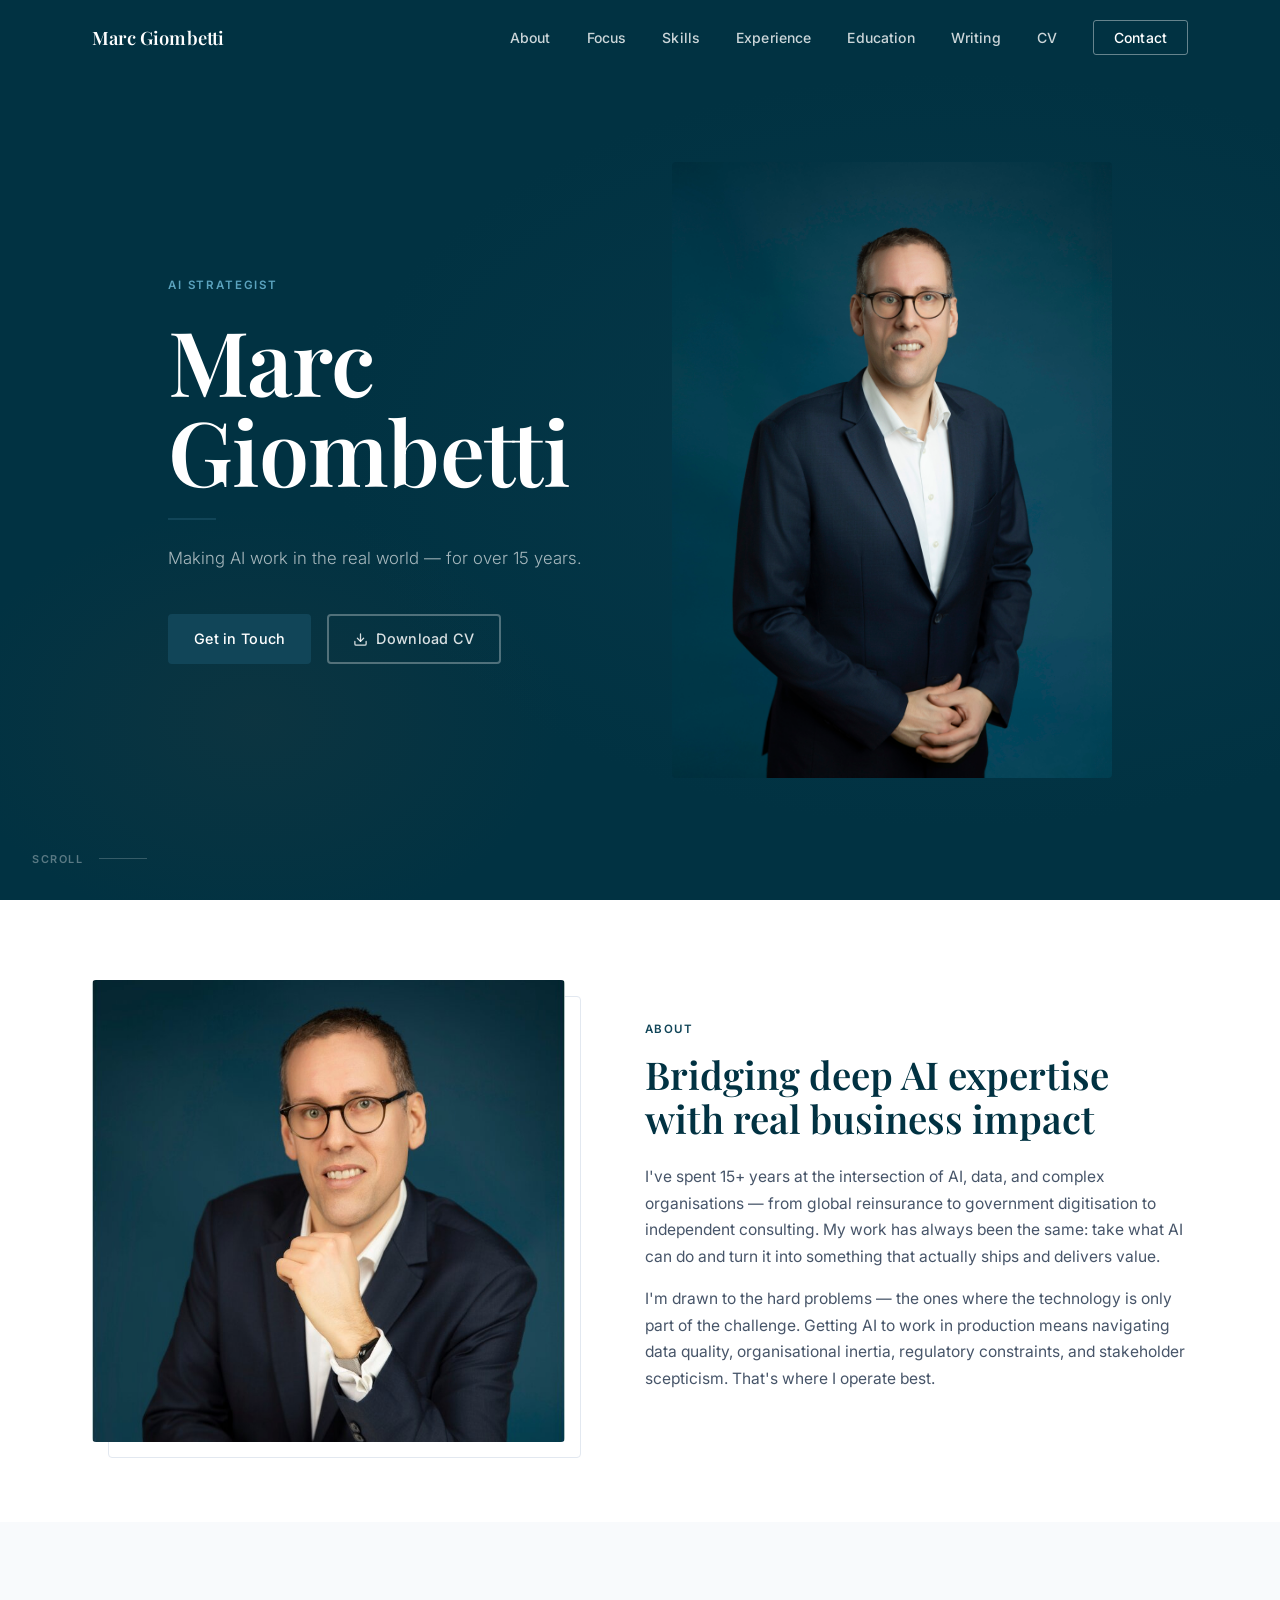
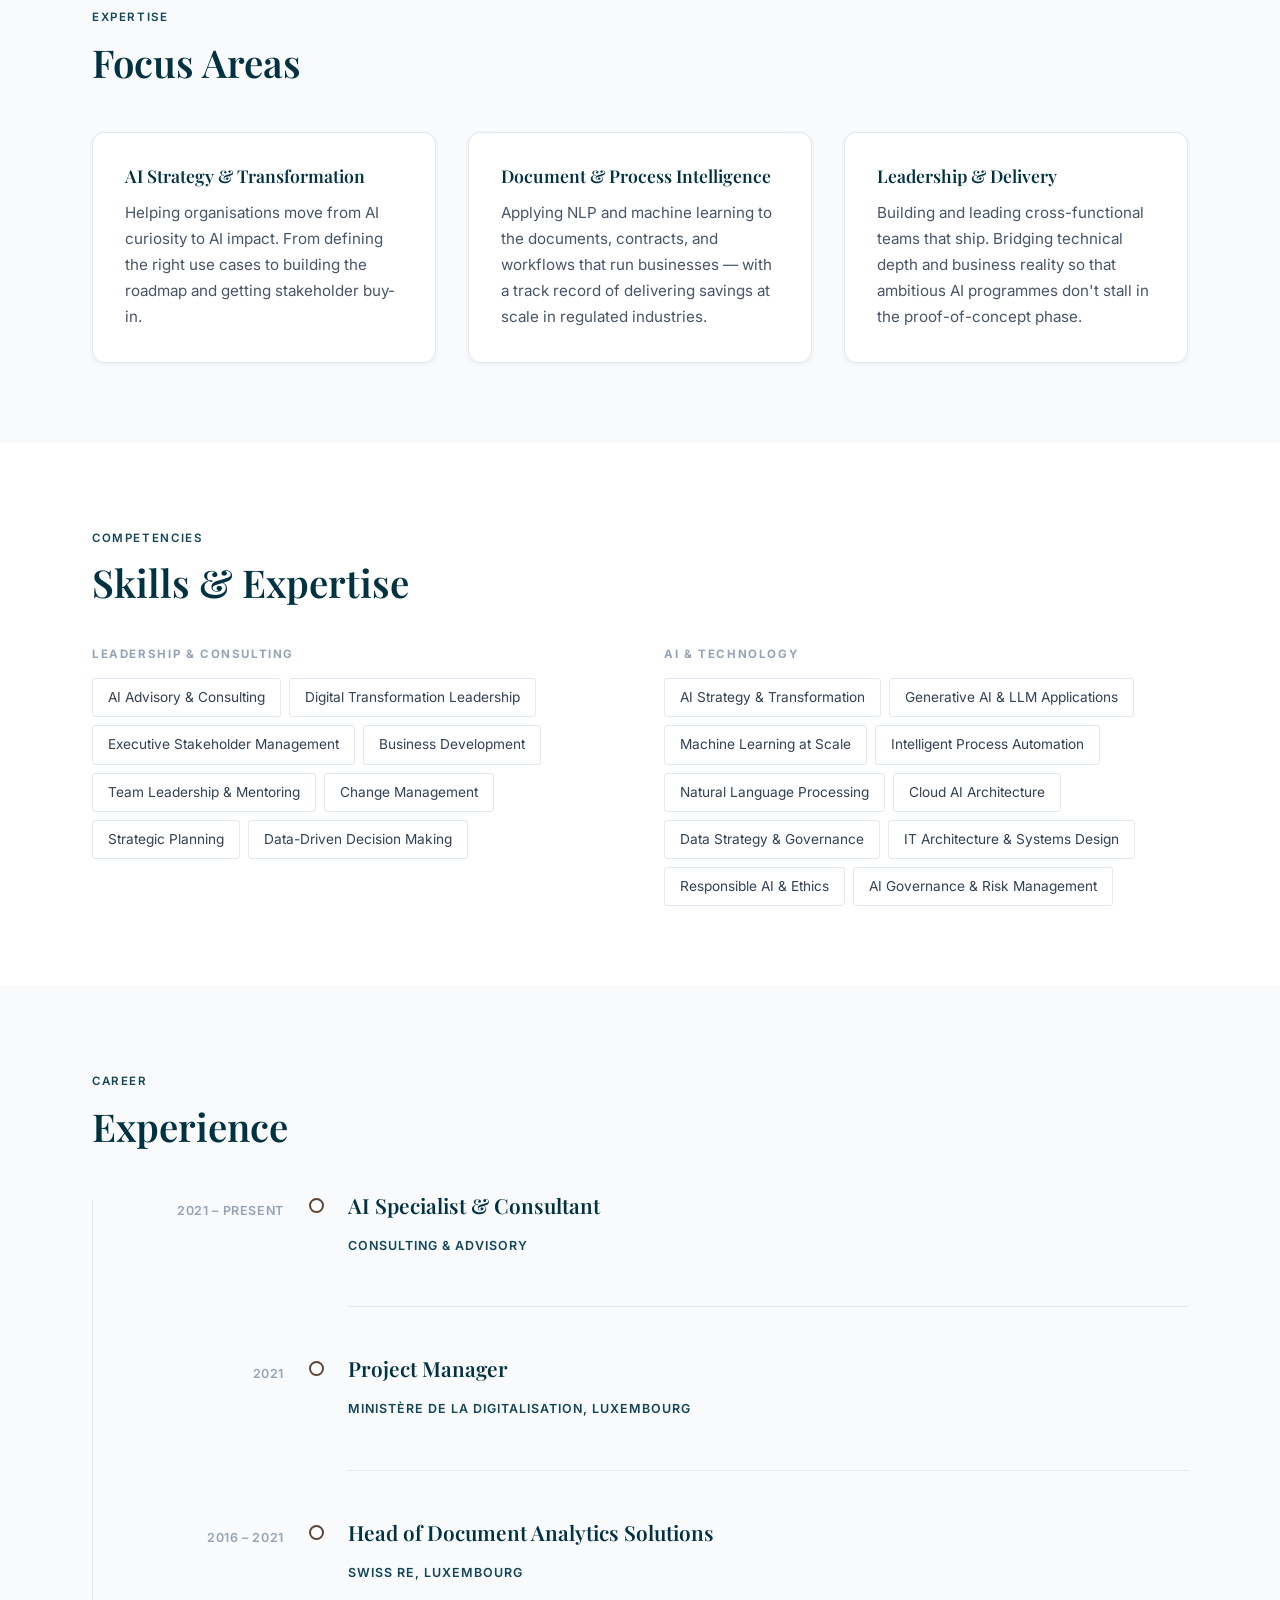
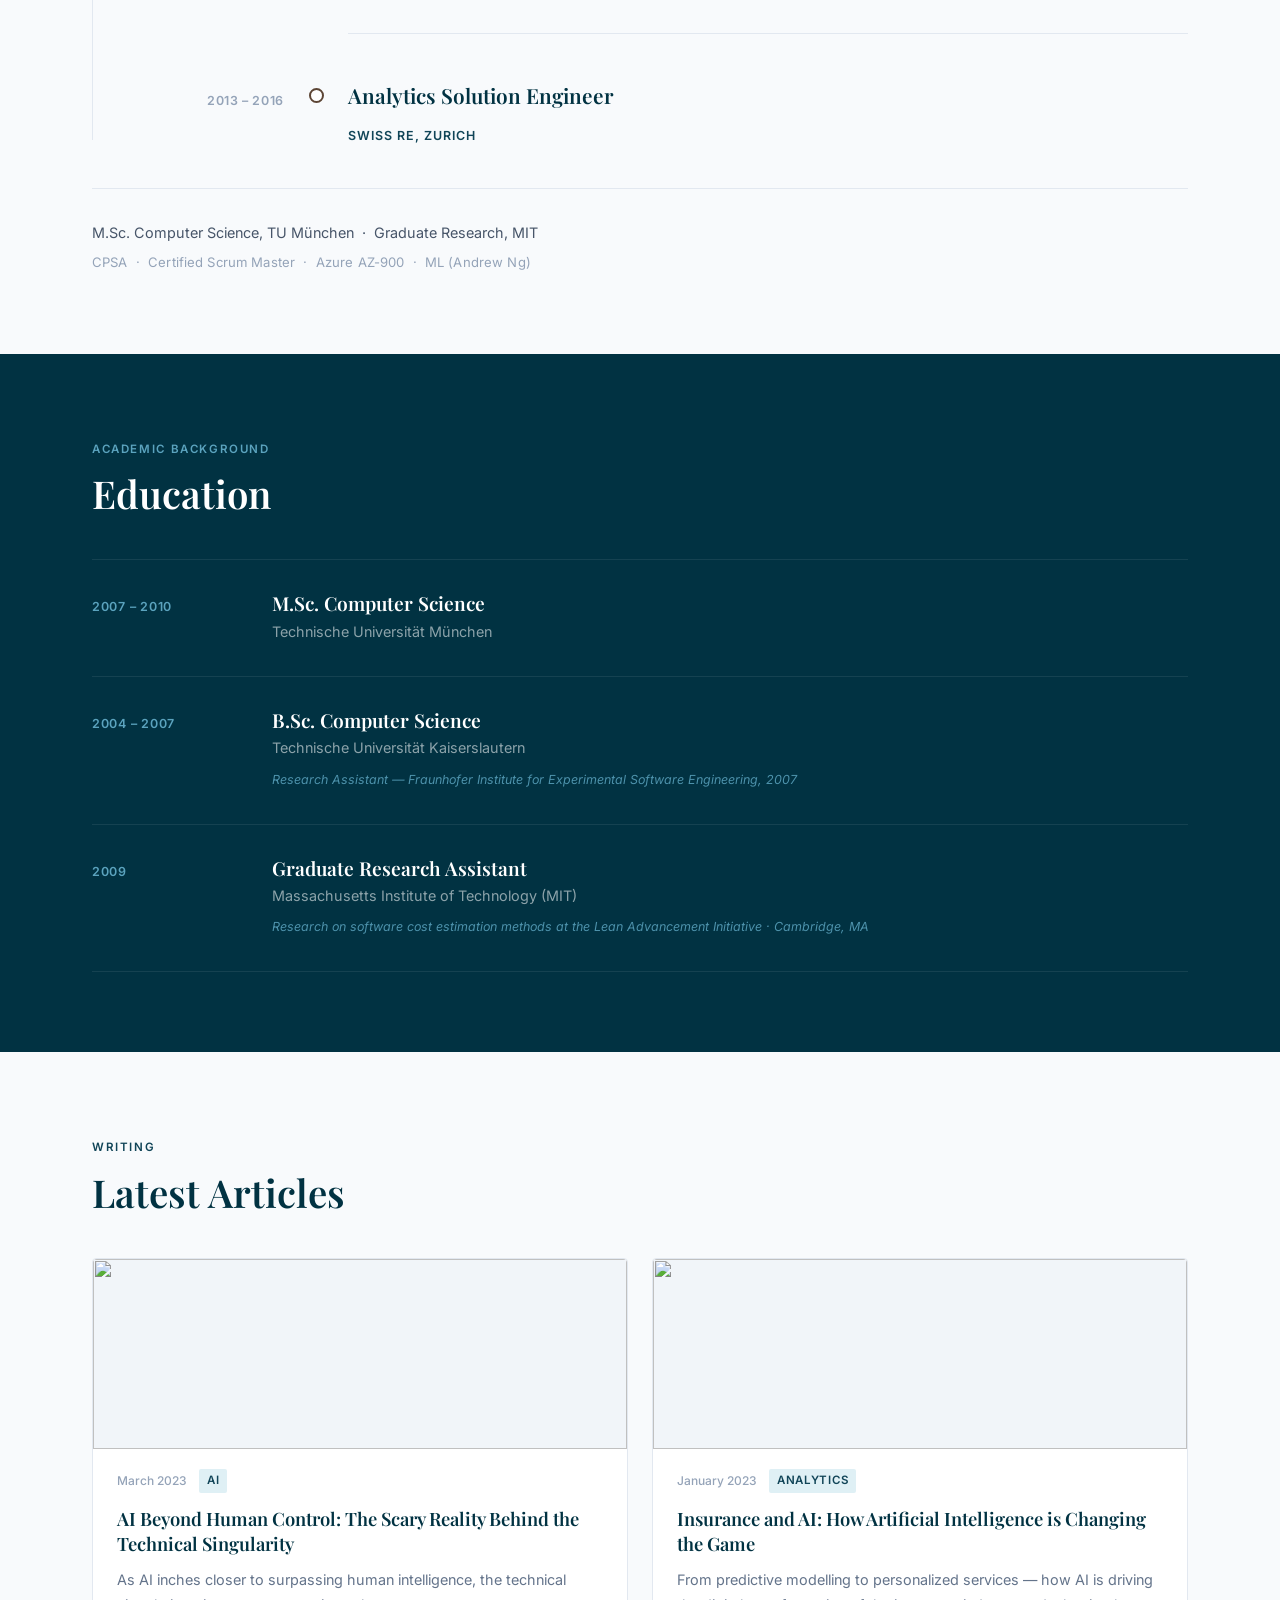
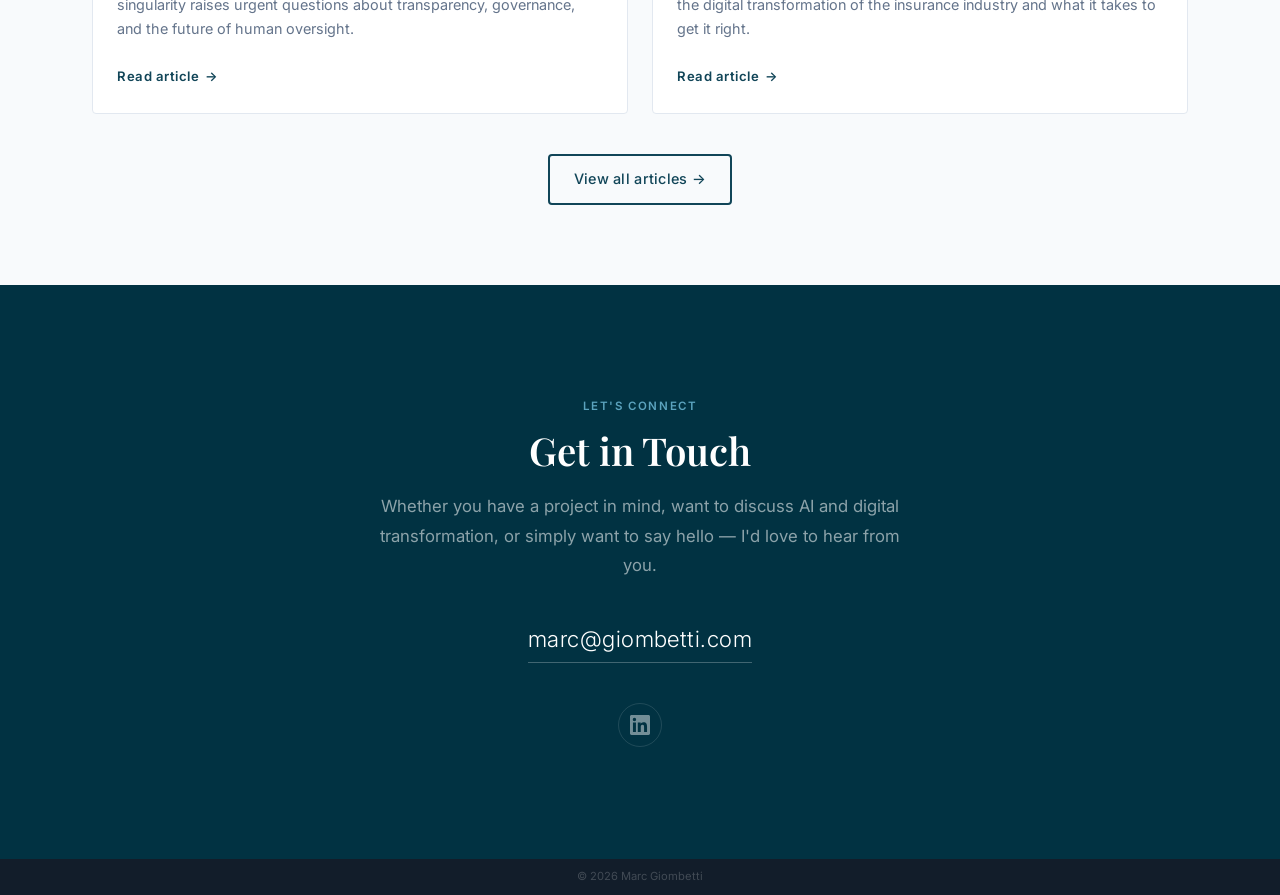
==== commit b4c7dd31: "fixed title" ====
--- a/index.html
+++ b/index.html
@@ -3,10 +3,10 @@
 <head>
   <meta charset="UTF-8">
   <meta name="viewport" content="width=device-width, initial-scale=1.0">
-  <meta name="description" content="Marc Giombetti — AI Specialist with 15+ years turning ambitious AI strategies into real business outcomes in finance, insurance, and government.">
-  <meta property="og:title" content="Marc Giombetti — AI Specialist">
+  <meta name="description" content="Marc Giombetti — AI Strategist with 15+ years turning ambitious AI strategies into real business outcomes in finance, insurance, and government.">
+  <meta property="og:title" content="Marc Giombetti — AI Strategist">
   <meta property="og:description" content="AI practitioner specialising in strategy, document intelligence, and delivery — helping organisations make AI work in the real world.">
-  <title>Marc Giombetti — AI Specialist</title>
+  <title>Marc Giombetti — AI Strategist</title>
   <link rel="preconnect" href="https://fonts.googleapis.com">
   <link rel="preconnect" href="https://fonts.gstatic.com" crossorigin>
   <link href="https://fonts.googleapis.com/css2?family=Inter:wght@300;400;500;600;700&family=Playfair+Display:ital,wght@0,400;0,600;1,400&display=swap" rel="stylesheet">
@@ -38,7 +38,7 @@
   <section id="hero">
     <div class="hero-inner">
       <div class="hero-text fade-in">
-        <p class="hero-eyebrow">AI Specialist</p>
+        <p class="hero-eyebrow">AI Strategist</p>
         <h1 class="hero-name">Marc<br>Giombetti</h1>
         <div class="hero-divider"></div>
         <p class="hero-tagline">Making AI work in the real world — for over 15 years.</p>
